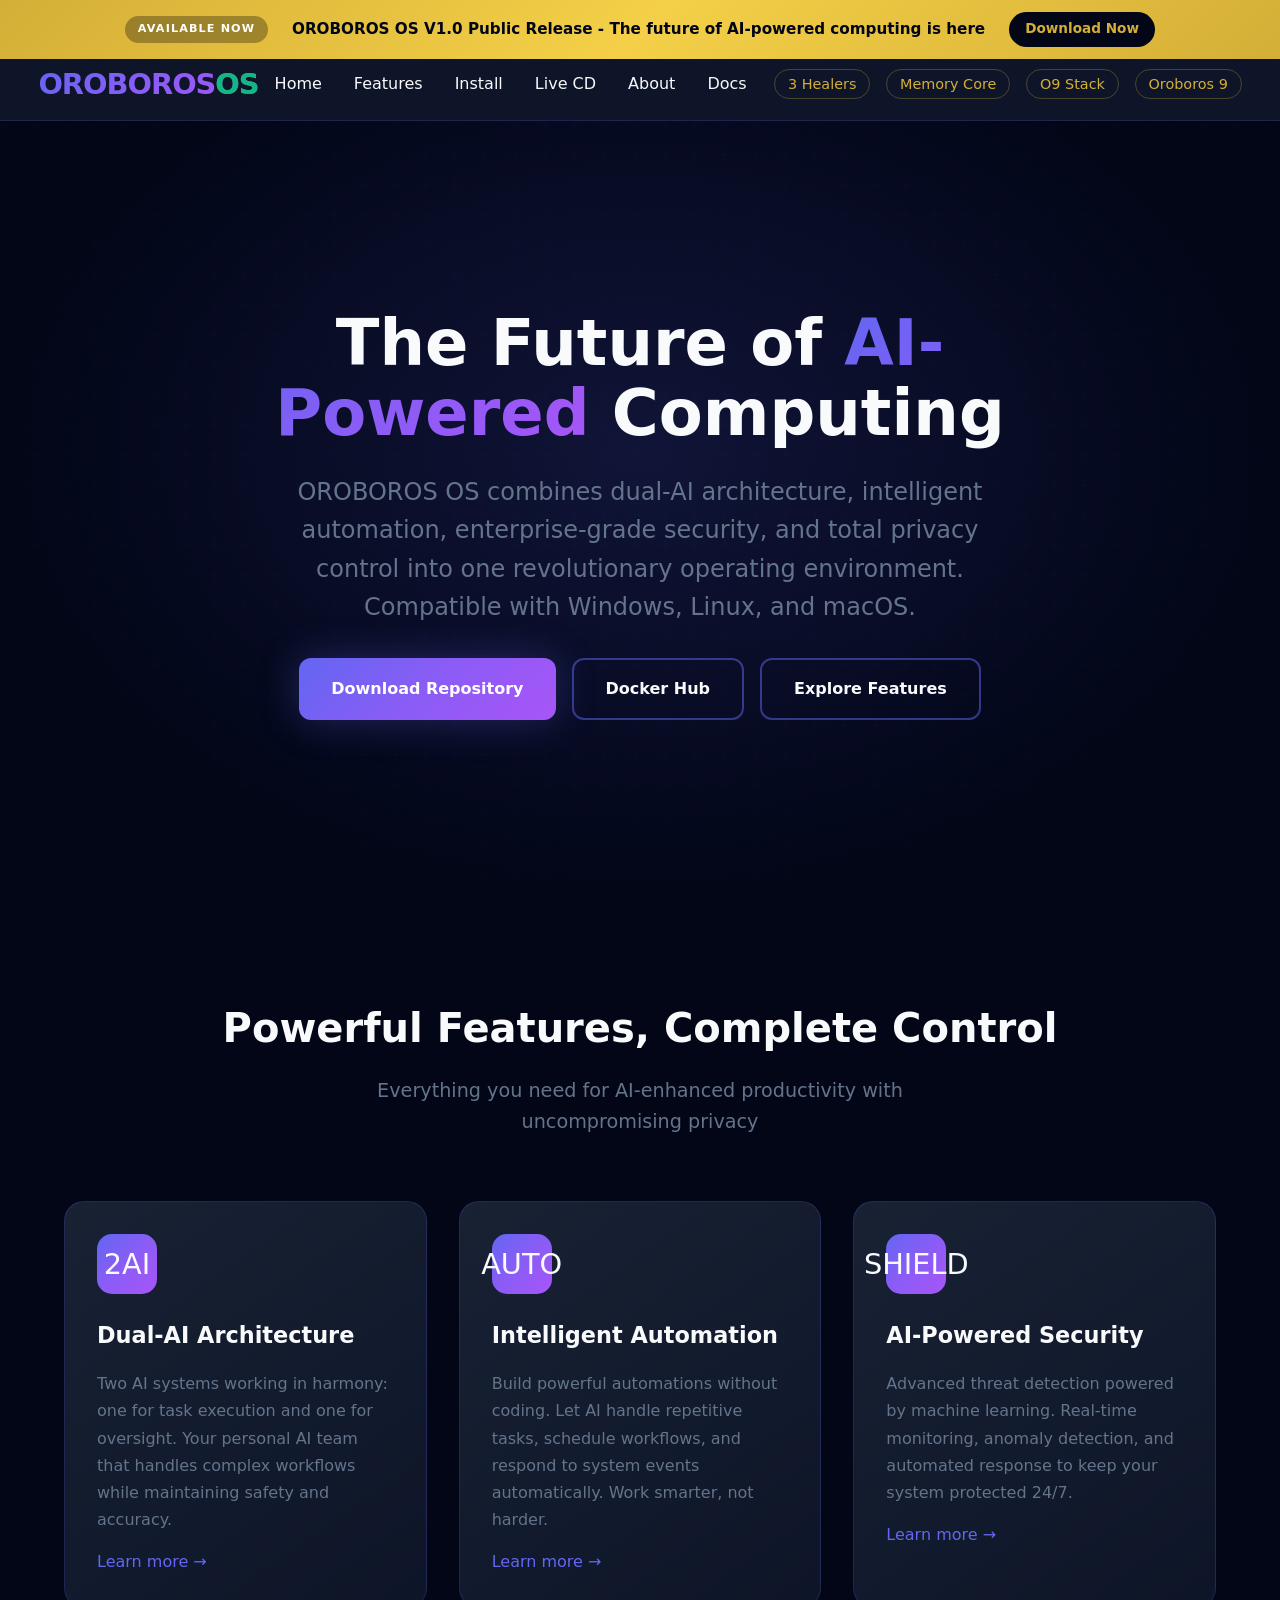
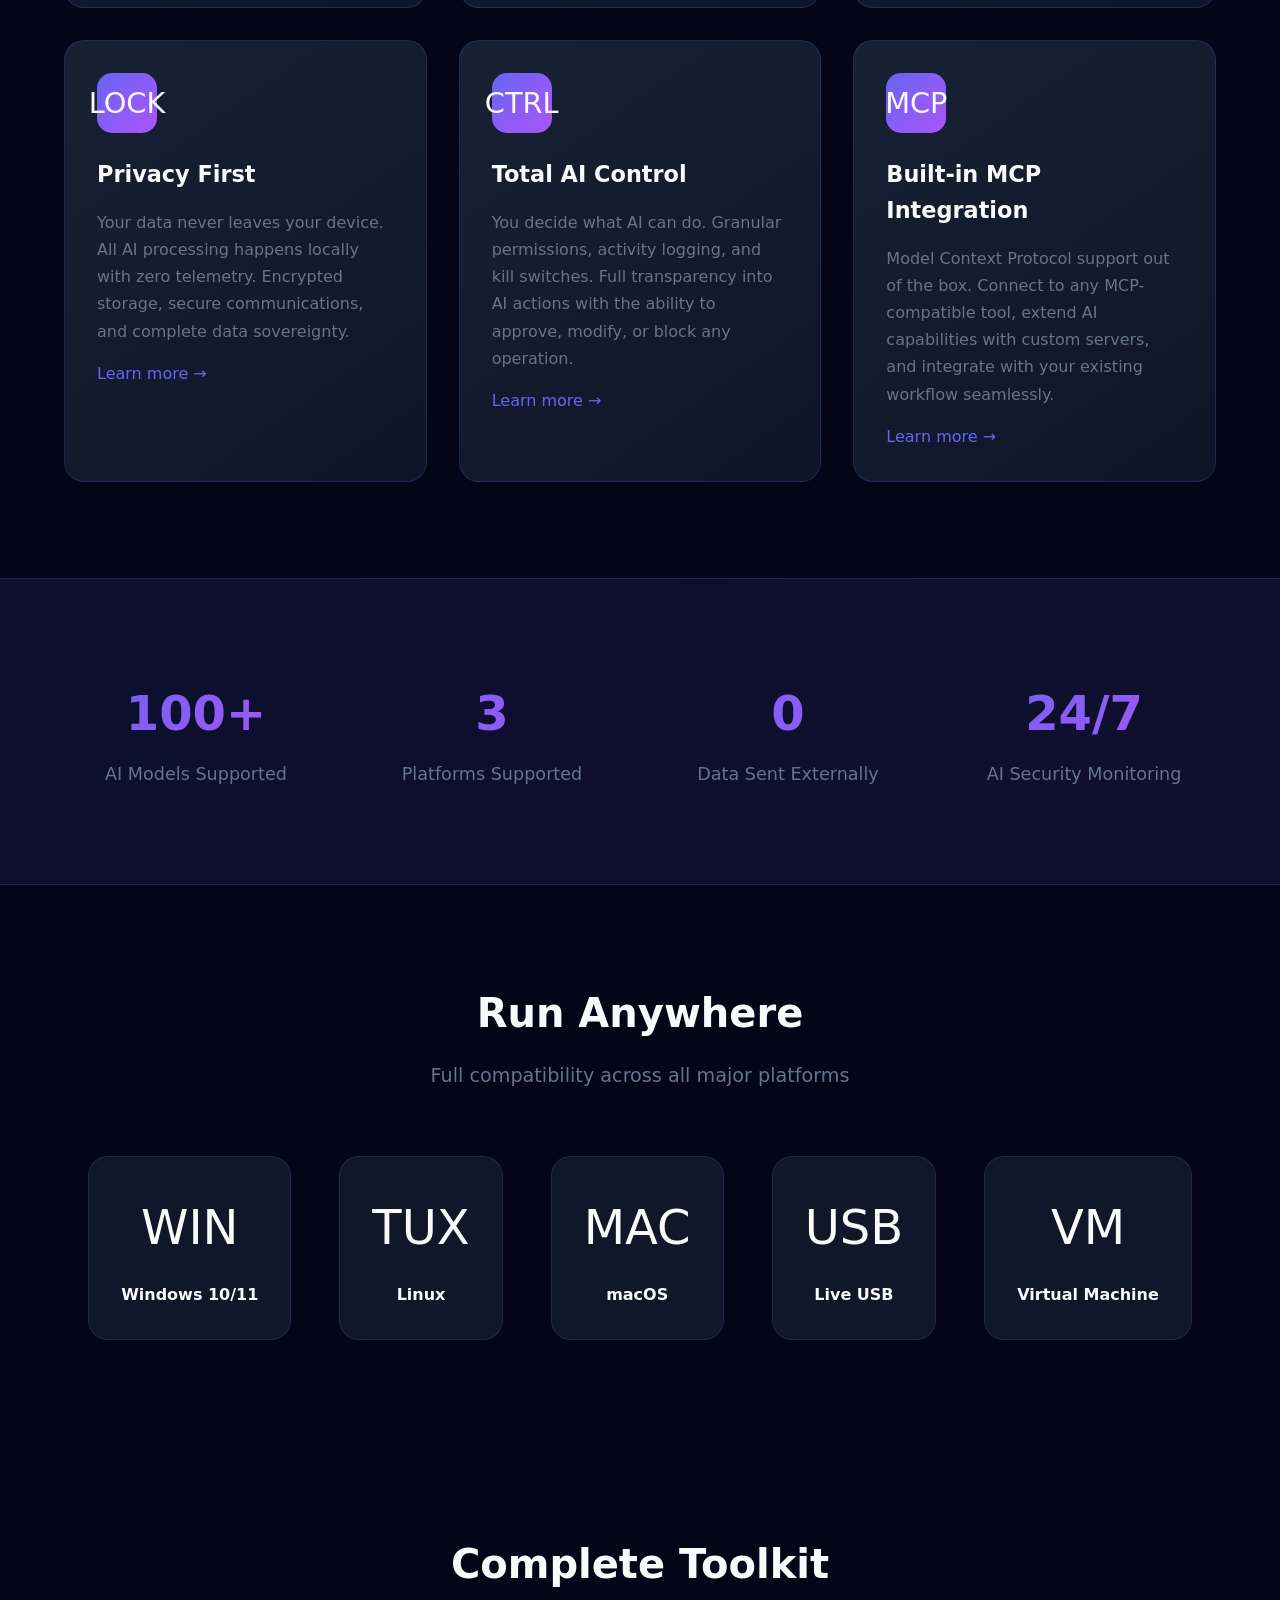
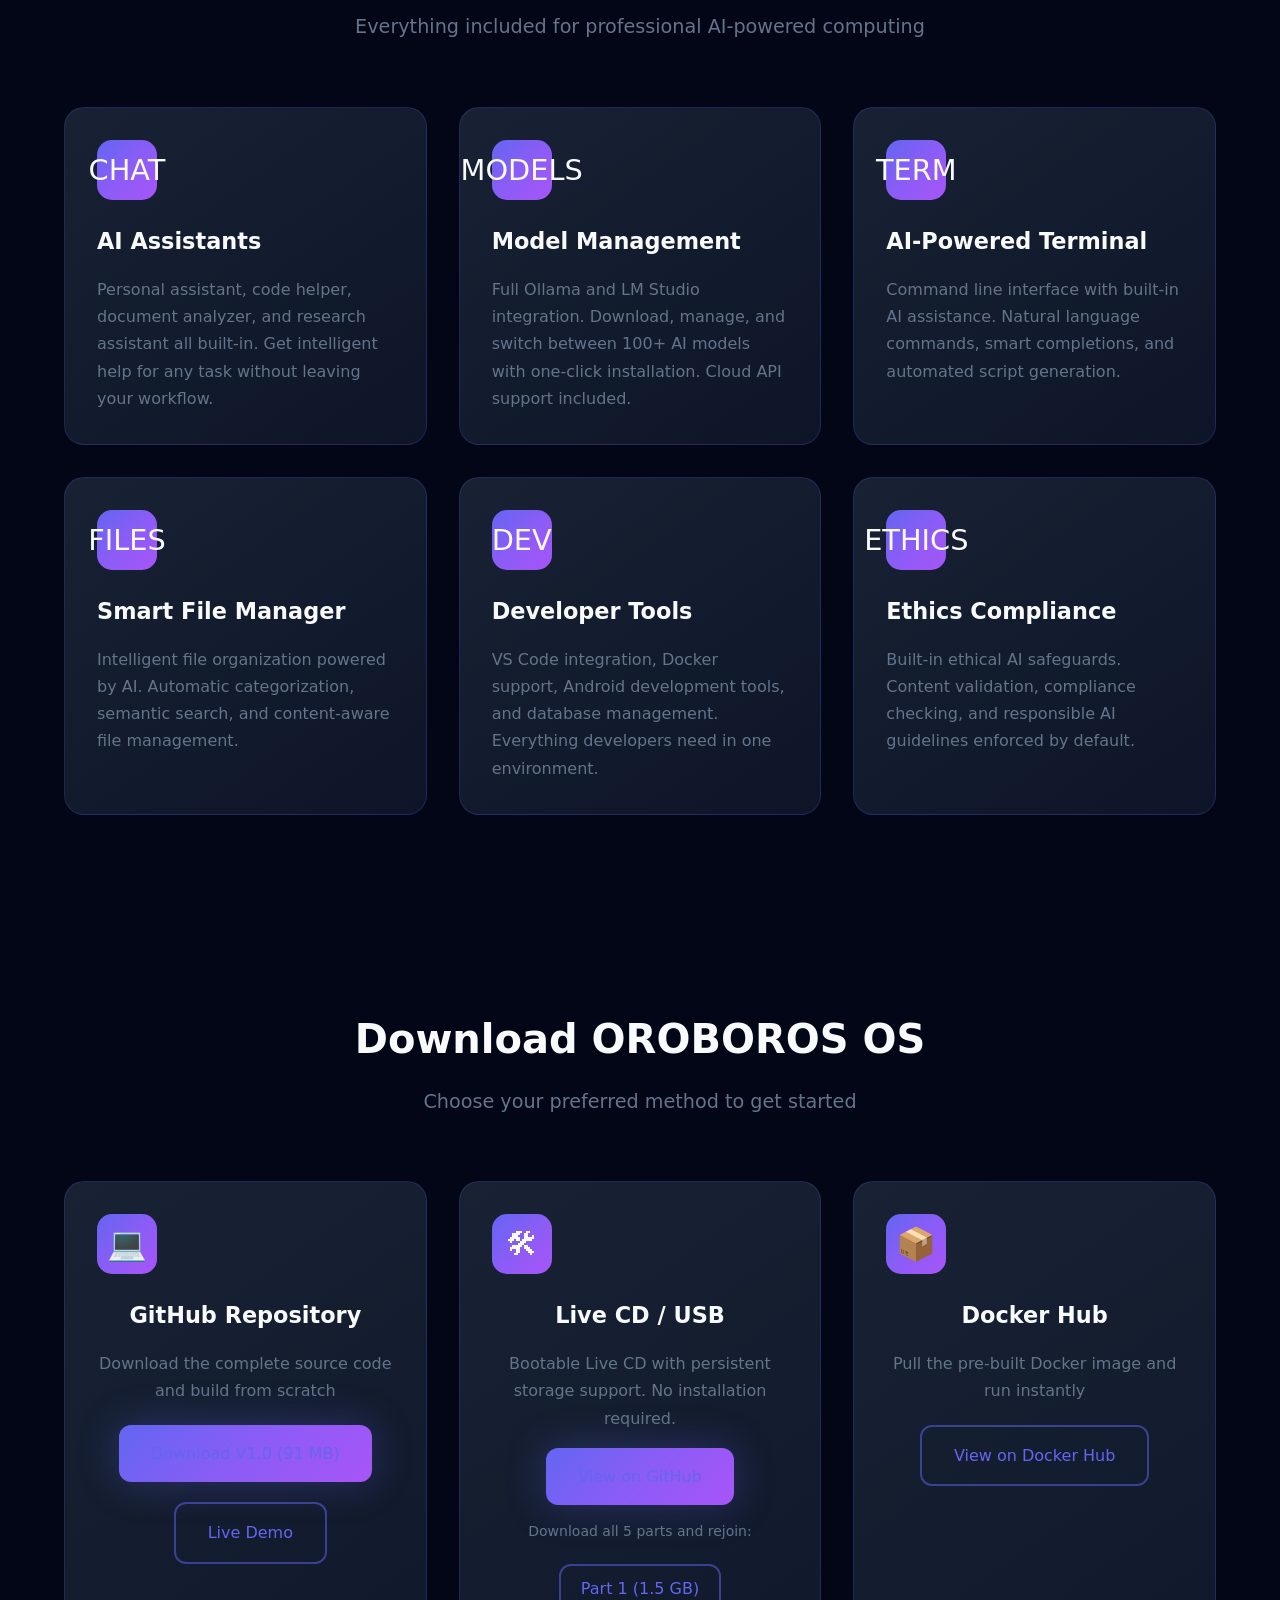
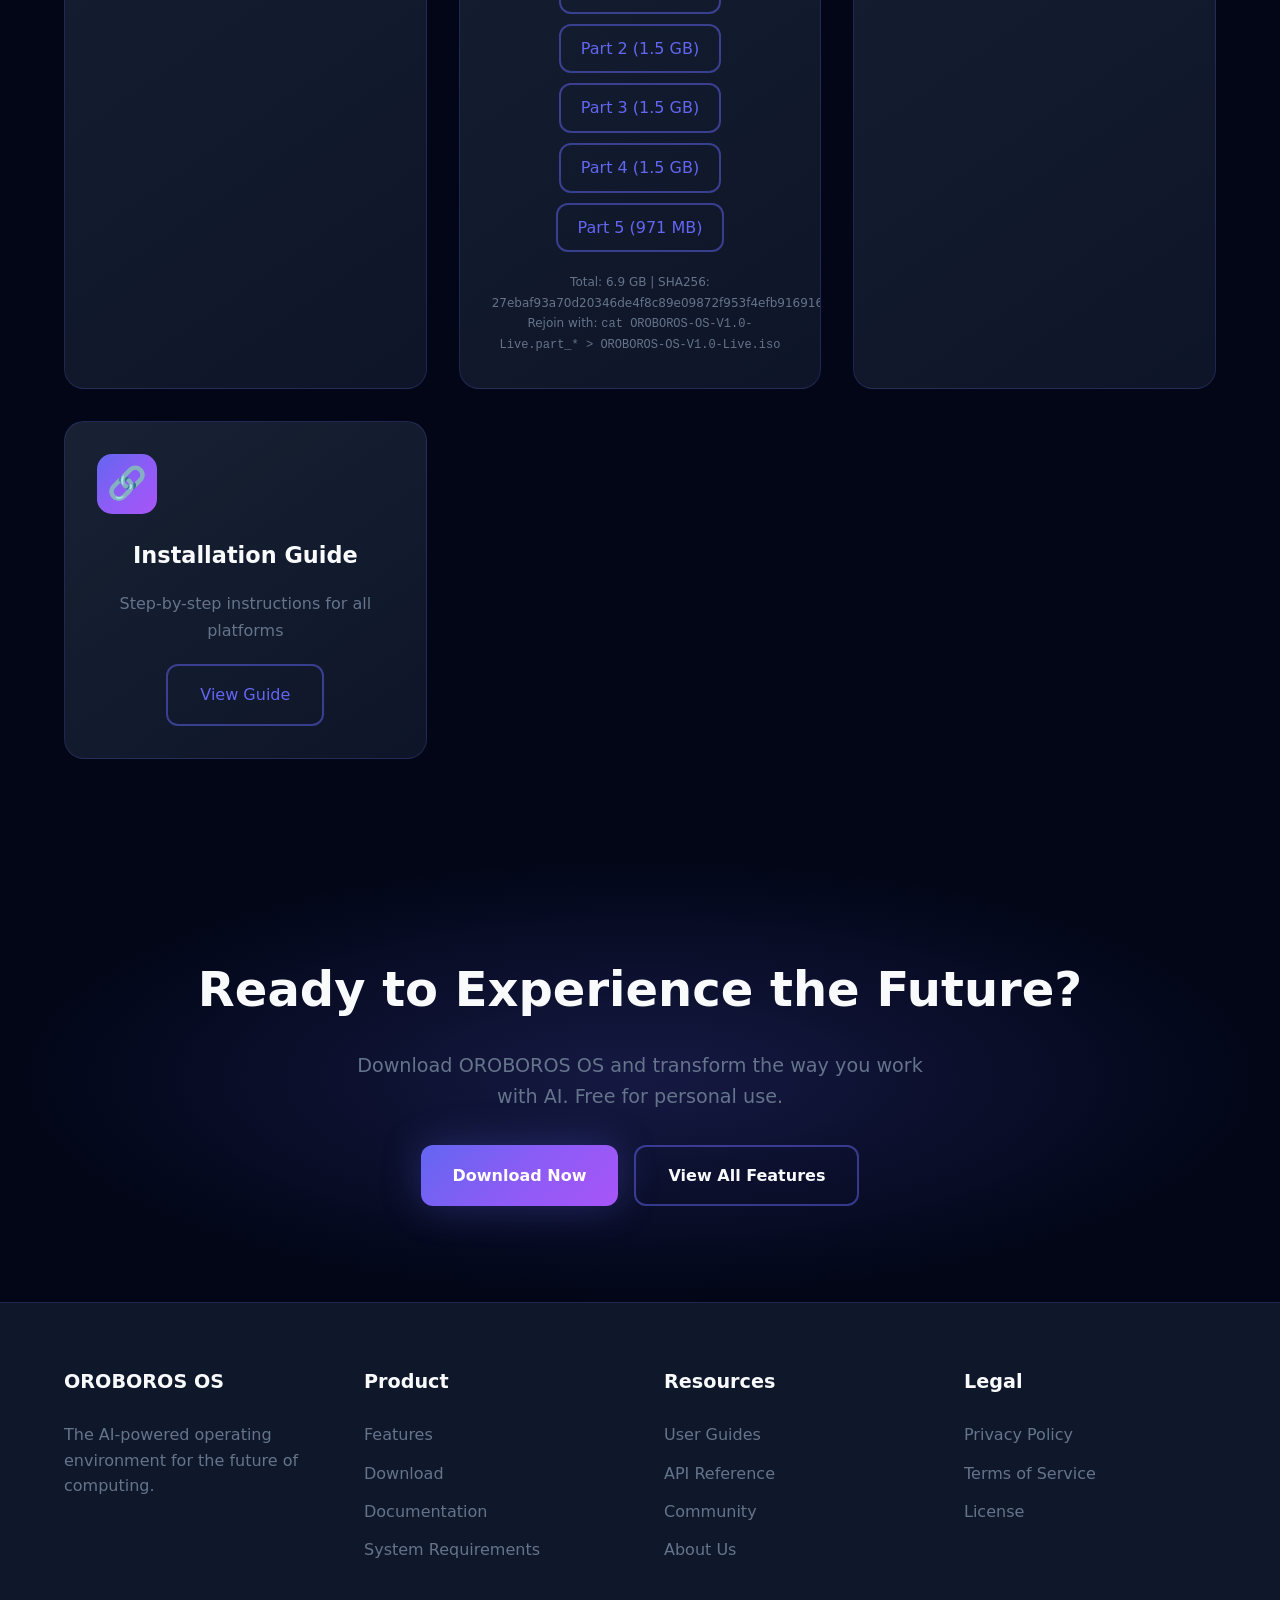
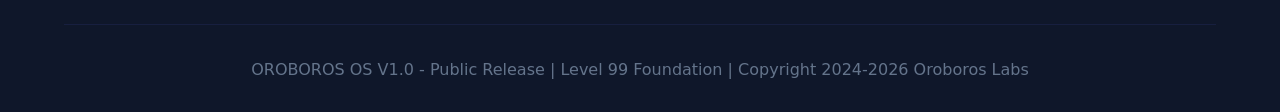
==== index.html @ 3960e267 "Move web files to root for GitHub Pages" ====
<!DOCTYPE html>
<html lang="en">
<head>
    <meta charset="UTF-8">
    <meta name="viewport" content="width=device-width, initial-scale=1.0">
    <title>OROBOROS OS - The AI-Powered Operating System</title>
    <meta name="description" content="OROBOROS OS is a complete AI-powered operating environment with dual-AI architecture, automated systems, privacy protection, and cross-platform compatibility.">
    <link rel="stylesheet" href="css/style.css">
</head>
<body>
    <!-- Available Now Banner -->
    <div class="coming-soon-banner">
        <div class="banner-content">
            <span class="banner-badge">AVAILABLE NOW</span>
            <span class="banner-text">OROBOROS OS V1.0 Public Release - The future of AI-powered computing is here</span>
            <a href="#download" class="banner-cta">Download Now</a>
        </div>
    </div>

    <!-- Navigation -->
    <nav>
        <div class="logo">OROBOROS<span>OS</span></div>
        <ul class="nav-links">
            <li><a href="index.html">Home</a></li>
            <li><a href="features.html">Features</a></li>
            <li><a href="install.html">Install</a></li>
            <li><a href="livecd.html">Live CD</a></li>
            <li><a href="about.html">About</a></li>
            <li><a href="https://docs.oroboros-os.com" target="_blank">Docs</a></li>
        </ul>
        <ul class="nav-products">
            <li><a href="/products/3-healers/">3 Healers</a></li>
            <li><a href="/products/memory-core/">Memory Core</a></li>
            <li><a href="/products/oroboros-9-stack/">O9 Stack</a></li>
            <li><a href="/products/oroboros-9/">Oroboros 9</a></li>
        </ul>
    </nav>

    <!-- Hero Section -->
    <section class="hero">
        <div class="hero-content">
            <h1>The Future of <span class="gradient">AI-Powered</span> Computing</h1>
            <p class="tagline">OROBOROS OS combines dual-AI architecture, intelligent automation, enterprise-grade security, and total privacy control into one revolutionary operating environment. Compatible with Windows, Linux, and macOS.</p>
            <div class="hero-buttons">
                <a href="https://github.com/oroboroslabs-ai/oroboros-os-livecd" class="btn btn-primary" target="_blank">Download Repository</a>
                <a href="https://hub.docker.com/r/oroboroslabs-ai/oroboros-os" class="btn btn-secondary" target="_blank">Docker Hub</a>
                <a href="features.html" class="btn btn-secondary">Explore Features</a>
            </div>
        </div>
    </section>

    <!-- Key Features Overview -->
    <section class="features">
        <div class="section-header">
            <h2>Powerful Features, Complete Control</h2>
            <p>Everything you need for AI-enhanced productivity with uncompromising privacy</p>
        </div>
        <div class="features-grid">
            <!-- Dual AI Architecture -->
            <div class="feature-card">
                <div class="feature-icon">2AI</div>
                <h3>Dual-AI Architecture</h3>
                <p>Two AI systems working in harmony: one for task execution and one for oversight. Your personal AI team that handles complex workflows while maintaining safety and accuracy.</p>
                <a href="features.html#dual-ai">Learn more &rarr;</a>
            </div>

            <!-- Automated Systems -->
            <div class="feature-card">
                <div class="feature-icon">AUTO</div>
                <h3>Intelligent Automation</h3>
                <p>Build powerful automations without coding. Let AI handle repetitive tasks, schedule workflows, and respond to system events automatically. Work smarter, not harder.</p>
                <a href="features.html#automation">Learn more &rarr;</a>
            </div>

            <!-- AI Security -->
            <div class="feature-card">
                <div class="feature-icon">SHIELD</div>
                <h3>AI-Powered Security</h3>
                <p>Advanced threat detection powered by machine learning. Real-time monitoring, anomaly detection, and automated response to keep your system protected 24/7.</p>
                <a href="features.html#security">Learn more &rarr;</a>
            </div>

            <!-- Privacy Protection -->
            <div class="feature-card">
                <div class="feature-icon">LOCK</div>
                <h3>Privacy First</h3>
                <p>Your data never leaves your device. All AI processing happens locally with zero telemetry. Encrypted storage, secure communications, and complete data sovereignty.</p>
                <a href="features.html#privacy">Learn more &rarr;</a>
            </div>

            <!-- Total AI Control -->
            <div class="feature-card">
                <div class="feature-icon">CTRL</div>
                <h3>Total AI Control</h3>
                <p>You decide what AI can do. Granular permissions, activity logging, and kill switches. Full transparency into AI actions with the ability to approve, modify, or block any operation.</p>
                <a href="features.html#control">Learn more &rarr;</a>
            </div>

            <!-- Built-in MCP -->
            <div class="feature-card">
                <div class="feature-icon">MCP</div>
                <h3>Built-in MCP Integration</h3>
                <p>Model Context Protocol support out of the box. Connect to any MCP-compatible tool, extend AI capabilities with custom servers, and integrate with your existing workflow seamlessly.</p>
                <a href="features.html#mcp">Learn more &rarr;</a>
            </div>
        </div>
    </section>

    <!-- Stats Section -->
    <section class="stats">
        <div class="stats-grid">
            <div class="stat-item">
                <h3>100+</h3>
                <p>AI Models Supported</p>
            </div>
            <div class="stat-item">
                <h3>3</h3>
                <p>Platforms Supported</p>
            </div>
            <div class="stat-item">
                <h3>0</h3>
                <p>Data Sent Externally</p>
            </div>
            <div class="stat-item">
                <h3>24/7</h3>
                <p>AI Security Monitoring</p>
            </div>
        </div>
    </section>

    <!-- Platform Support -->
    <section class="platforms">
        <div class="section-header">
            <h2>Run Anywhere</h2>
            <p>Full compatibility across all major platforms</p>
        </div>
        <div class="platform-icons">
            <div class="platform-item">
                <div class="icon">WIN</div>
                <span>Windows 10/11</span>
            </div>
            <div class="platform-item">
                <div class="icon">TUX</div>
                <span>Linux</span>
            </div>
            <div class="platform-item">
                <div class="icon">MAC</div>
                <span>macOS</span>
            </div>
            <div class="platform-item">
                <div class="icon">USB</div>
                <span>Live USB</span>
            </div>
            <div class="platform-item">
                <div class="icon">VM</div>
                <span>Virtual Machine</span>
            </div>
        </div>
    </section>

    <!-- Additional Features Grid -->
    <section class="features">
        <div class="section-header">
            <h2>Complete Toolkit</h2>
            <p>Everything included for professional AI-powered computing</p>
        </div>
        <div class="features-grid">
            <div class="feature-card">
                <div class="feature-icon">CHAT</div>
                <h3>AI Assistants</h3>
                <p>Personal assistant, code helper, document analyzer, and research assistant all built-in. Get intelligent help for any task without leaving your workflow.</p>
            </div>

            <div class="feature-card">
                <div class="feature-icon">MODELS</div>
                <h3>Model Management</h3>
                <p>Full Ollama and LM Studio integration. Download, manage, and switch between 100+ AI models with one-click installation. Cloud API support included.</p>
            </div>

            <div class="feature-card">
                <div class="feature-icon">TERM</div>
                <h3>AI-Powered Terminal</h3>
                <p>Command line interface with built-in AI assistance. Natural language commands, smart completions, and automated script generation.</p>
            </div>

            <div class="feature-card">
                <div class="feature-icon">FILES</div>
                <h3>Smart File Manager</h3>
                <p>Intelligent file organization powered by AI. Automatic categorization, semantic search, and content-aware file management.</p>
            </div>

            <div class="feature-card">
                <div class="feature-icon">DEV</div>
                <h3>Developer Tools</h3>
                <p>VS Code integration, Docker support, Android development tools, and database management. Everything developers need in one environment.</p>
            </div>

            <div class="feature-card">
                <div class="feature-icon">ETHICS</div>
                <h3>Ethics Compliance</h3>
                <p>Built-in ethical AI safeguards. Content validation, compliance checking, and responsible AI guidelines enforced by default.</p>
            </div>
        </div>
    </section>

    <!-- Download Section -->
    <section id="download" class="features" style="background: var(--bg-secondary);">
        <div class="section-header">
            <h2>Download OROBOROS OS</h2>
            <p>Choose your preferred method to get started</p>
        </div>
        <div class="features-grid">
            <div class="feature-card" style="text-align: center;">
                <div class="feature-icon" style="font-size: 32px;">&#128187;</div>
                <h3>GitHub Repository</h3>
                <p>Download the complete source code and build from scratch</p>
                <a href="https://github.com/oroboroslabs-ai/oroboros-os/releases/download/v1.0.0/oroboros-os-v1.0.tar.gz" class="btn btn-primary" style="margin-top: 20px;">Download V1.0 (91 MB)</a>
                <a href="https://oroboroslab.github.io/oroboros-os/" class="btn btn-secondary" style="margin-top: 20px; margin-left: 10px;" target="_blank">Live Demo</a>
            </div>
            <div class="feature-card" style="text-align: center;">
                <div class="feature-icon" style="font-size: 32px;">&#128736;</div>
                <h3>Live CD / USB</h3>
                <p>Bootable Live CD with persistent storage support. No installation required.</p>
                <a href="https://github.com/oroboroslabs-ai/oroboros-os-livecd" class="btn btn-primary" style="margin-bottom: 15px;" target="_blank">View on GitHub</a>
                <p style="font-size: 14px; color: var(--gray);">Download all 5 parts and rejoin:</p>
                <div style="margin-top: 15px;">
                    <a href="https://github.com/oroboroslabs-ai/oroboros-os-livecd/releases/download/v1.0.0/OROBOROS-OS-V1.0-Live.part_aa" class="btn btn-secondary" style="margin: 5px; padding: 10px 20px;">Part 1 (1.5 GB)</a>
                    <a href="https://github.com/oroboroslabs-ai/oroboros-os-livecd/releases/download/v1.0.0/OROBOROS-OS-V1.0-Live.part_ab" class="btn btn-secondary" style="margin: 5px; padding: 10px 20px;">Part 2 (1.5 GB)</a>
                    <a href="https://github.com/oroboroslabs-ai/oroboros-os-livecd/releases/download/v1.0.0/OROBOROS-OS-V1.0-Live.part_ac" class="btn btn-secondary" style="margin: 5px; padding: 10px 20px;">Part 3 (1.5 GB)</a>
                    <a href="https://github.com/oroboroslabs-ai/oroboros-os-livecd/releases/download/v1.0.0/OROBOROS-OS-V1.0-Live.part_ad" class="btn btn-secondary" style="margin: 5px; padding: 10px 20px;">Part 4 (1.5 GB)</a>
                    <a href="https://github.com/oroboroslabs-ai/oroboros-os-livecd/releases/download/v1.0.0/OROBOROS-OS-V1.0-Live.part_ae" class="btn btn-secondary" style="margin: 5px; padding: 10px 20px;">Part 5 (971 MB)</a>
                </div>
                <p style="margin-top: 15px; font-size: 12px; color: var(--gray);">Total: 6.9 GB | SHA256: 27ebaf93a70d20346de4f8c89e09872f953f4efb9169166dde2404bdc1a4277a</p>
                <p style="font-size: 12px; color: var(--gray);">Rejoin with: <code>cat OROBOROS-OS-V1.0-Live.part_* > OROBOROS-OS-V1.0-Live.iso</code></p>
            </div>
            <div class="feature-card" style="text-align: center;">
                <div class="feature-icon" style="font-size: 32px;">&#128230;</div>
                <h3>Docker Hub</h3>
                <p>Pull the pre-built Docker image and run instantly</p>
                <a href="https://hub.docker.com/r/oroboroslabs-ai/oroboros-os" class="btn btn-secondary" target="_blank" style="margin-top: 20px;">View on Docker Hub</a>
            </div>
            <div class="feature-card" style="text-align: center;">
                <div class="feature-icon" style="font-size: 32px;">&#128279;</div>
                <h3>Installation Guide</h3>
                <p>Step-by-step instructions for all platforms</p>
                <a href="install.html" class="btn btn-secondary" style="margin-top: 20px;">View Guide</a>
            </div>
        </div>
    </section>

    <!-- CTA Section -->
    <section class="cta">
        <h2>Ready to Experience the Future?</h2>
        <p>Download OROBOROS OS and transform the way you work with AI. Free for personal use.</p>
        <div class="hero-buttons">
            <a href="https://github.com/oroboroslabs-ai/oroboros-os-livecd" class="btn btn-primary" target="_blank">Download Now</a>
            <a href="features.html" class="btn btn-secondary">View All Features</a>
        </div>
    </section>

    <!-- Footer -->
    <footer>
        <div class="footer-grid">
            <div class="footer-section">
                <h4>OROBOROS OS</h4>
                <p style="color: var(--gray);">The AI-powered operating environment for the future of computing.</p>
            </div>
            <div class="footer-section">
                <h4>Product</h4>
                <ul>
                    <li><a href="features.html">Features</a></li>
                    <li><a href="install.html">Download</a></li>
                    <li><a href="https://docs.oroboros-os.com">Documentation</a></li>
                    <li><a href="install.html#requirements">System Requirements</a></li>
                </ul>
            </div>
            <div class="footer-section">
                <h4>Resources</h4>
                <ul>
                    <li><a href="https://docs.oroboros-os.com/guides">User Guides</a></li>
                    <li><a href="https://docs.oroboros-os.com/api">API Reference</a></li>
                    <li><a href="https://discord.gg/oroboroslab">Community</a></li>
                    <li><a href="about.html">About Us</a></li>
                </ul>
            </div>
            <div class="footer-section">
                <h4>Legal</h4>
                <ul>
                    <li><a href="#">Privacy Policy</a></li>
                    <li><a href="#">Terms of Service</a></li>
                    <li><a href="#">License</a></li>
                </ul>
            </div>
        </div>
        <div class="footer-bottom">
            <p>OROBOROS OS V1.0 - Public Release | Level 99 Foundation | Copyright 2024-2026 Oroboros Labs</p>
        </div>
    </footer>
</body>
</html>
---- css/style.css ----
/* OROBOROS OS - Public Release Styles */
:root {
    --primary: #6366f1;
    --primary-dark: #4f46e5;
    --secondary: #10b981;
    --accent: #f59e0b;
    --gold: #d4af37;
    --dark: #0f172a;
    --darker: #020617;
    --light: #f8fafc;
    --gray: #64748b;
    --gradient: linear-gradient(135deg, #6366f1 0%, #8b5cf6 50%, #a855f7 100%);
    --gold-gradient: linear-gradient(135deg, #d4af37 0%, #f4cf47 50%, #d4af37 100%);
    --glow: 0 0 40px rgba(99, 102, 241, 0.3);
}

* {
    margin: 0;
    padding: 0;
    box-sizing: border-box;
}

body {
    font-family: 'Segoe UI', system-ui, -apple-system, sans-serif;
    background: var(--darker);
    color: var(--light);
    line-height: 1.6;
    overflow-x: hidden;
}

/* Coming Soon Banner */
.coming-soon-banner {
    position: fixed;
    top: 0;
    left: 0;
    right: 0;
    z-index: 1100;
    background: var(--gold-gradient);
    padding: 0.75rem 2rem;
    text-align: center;
}

.banner-content {
    display: flex;
    align-items: center;
    justify-content: center;
    gap: 1.5rem;
    flex-wrap: wrap;
    max-width: 1400px;
    margin: 0 auto;
}

.banner-badge {
    background: rgba(0, 0, 0, 0.3);
    color: white;
    padding: 0.3rem 0.8rem;
    border-radius: 20px;
    font-size: 0.7rem;
    font-weight: 800;
    letter-spacing: 0.1em;
    text-transform: uppercase;
}

.banner-text {
    color: var(--darker);
    font-weight: 600;
    font-size: 0.95rem;
}

.banner-cta {
    background: var(--darker);
    color: var(--gold);
    padding: 0.4rem 1rem;
    border-radius: 20px;
    font-size: 0.85rem;
    font-weight: 600;
    text-decoration: none;
    transition: all 0.3s;
}

.banner-cta:hover {
    background: var(--dark);
    transform: scale(1.05);
}

/* Adjust body for banner */
body.has-banner {
    padding-top: 48px;
}

/* Navigation */
nav {
    position: fixed;
    top: 48px;
    width: 100%;
    padding: 0.8rem 3%;
    display: flex;
    justify-content: space-between;
    align-items: center;
    background: rgba(15, 23, 42, 0.95);
    backdrop-filter: blur(10px);
    z-index: 1000;
    border-bottom: 1px solid rgba(99, 102, 241, 0.2);
    gap: 1rem;
}

.nav-products {
    display: flex;
    gap: 1rem;
    list-style: none;
    margin-left: auto;
}

.nav-products a {
    color: var(--gold);
    text-decoration: none;
    font-weight: 500;
    font-size: 0.9rem;
    padding: 0.4rem 0.8rem;
    border: 1px solid rgba(212, 175, 55, 0.3);
    border-radius: 20px;
    transition: all 0.3s;
}

.nav-products a:hover {
    background: rgba(212, 175, 55, 0.15);
    border-color: var(--gold);
}

.logo {
    font-size: 1.8rem;
    font-weight: 800;
    background: var(--gradient);
    -webkit-background-clip: text;
    -webkit-text-fill-color: transparent;
    background-clip: text;
    letter-spacing: -1px;
}

.logo span {
    color: var(--secondary);
    -webkit-text-fill-color: var(--secondary);
}

.nav-links {
    display: flex;
    gap: 2rem;
    list-style: none;
}

.nav-links a {
    color: var(--light);
    text-decoration: none;
    font-weight: 500;
    transition: color 0.3s;
    position: relative;
}

.nav-links a:hover {
    color: var(--primary);
}

.nav-links a::after {
    content: '';
    position: absolute;
    bottom: -5px;
    left: 0;
    width: 0;
    height: 2px;
    background: var(--gradient);
    transition: width 0.3s;
}

.nav-links a:hover::after {
    width: 100%;
}

/* Hero Section */
.hero {
    min-height: 100vh;
    display: flex;
    align-items: center;
    justify-content: center;
    text-align: center;
    padding: 12rem 5% 4rem;
    position: relative;
    background: radial-gradient(ellipse at center, rgba(99, 102, 241, 0.15) 0%, transparent 70%);
}

.hero::before {
    content: '';
    position: absolute;
    top: 0;
    left: 0;
    right: 0;
    bottom: 0;
    background: url("data:image/svg+xml,%3Csvg width='60' height='60' viewBox='0 0 60 60' xmlns='http://www.w3.org/2000/svg'%3E%3Cg fill='none' fill-rule='evenodd'%3E%3Cg fill='%236366f1' fill-opacity='0.03'%3E%3Cpath d='M36 34v-4h-2v4h-4v2h4v4h2v-4h4v-2h-4zm0-30V0h-2v4h-4v2h4v4h2V6h4V4h-4zM6 34v-4H4v4H0v2h4v4h2v-4h4v-2H6zM6 4V0H4v4H0v2h4v4h2V6h4V4H6z'/%3E%3C/g%3E%3C/g%3E%3C/svg%3E");
    opacity: 0.5;
}

.hero-content {
    position: relative;
    z-index: 1;
    max-width: 900px;
}

.hero h1 {
    font-size: 4rem;
    font-weight: 800;
    margin-bottom: 1.5rem;
    line-height: 1.1;
}

.hero h1 .gradient {
    background: var(--gradient);
    -webkit-background-clip: text;
    -webkit-text-fill-color: transparent;
    background-clip: text;
}

.hero .tagline {
    font-size: 1.5rem;
    color: var(--gray);
    margin-bottom: 2rem;
    max-width: 700px;
    margin-left: auto;
    margin-right: auto;
}

.hero-buttons {
    display: flex;
    gap: 1rem;
    justify-content: center;
    flex-wrap: wrap;
}

/* Buttons */
.btn {
    display: inline-flex;
    align-items: center;
    gap: 0.5rem;
    padding: 1rem 2rem;
    border-radius: 12px;
    font-weight: 600;
    font-size: 1rem;
    text-decoration: none;
    transition: all 0.3s;
    cursor: pointer;
    border: none;
}

.btn-primary {
    background: var(--gradient);
    color: white;
    box-shadow: var(--glow);
}

.btn-primary:hover {
    transform: translateY(-3px);
    box-shadow: 0 0 60px rgba(99, 102, 241, 0.5);
}

.btn-secondary {
    background: transparent;
    color: var(--light);
    border: 2px solid rgba(99, 102, 241, 0.5);
}

.btn-secondary:hover {
    background: rgba(99, 102, 241, 0.1);
    border-color: var(--primary);
}

/* Sections */
section {
    padding: 6rem 5%;
}

.section-header {
    text-align: center;
    margin-bottom: 4rem;
}

.section-header h2 {
    font-size: 2.5rem;
    font-weight: 700;
    margin-bottom: 1rem;
}

.section-header p {
    color: var(--gray);
    font-size: 1.2rem;
    max-width: 600px;
    margin: 0 auto;
}

/* Feature Grid */
.features-grid {
    display: grid;
    grid-template-columns: repeat(auto-fit, minmax(300px, 1fr));
    gap: 2rem;
    max-width: 1400px;
    margin: 0 auto;
}

.feature-card {
    background: linear-gradient(145deg, rgba(30, 41, 59, 0.8), rgba(15, 23, 42, 0.9));
    border: 1px solid rgba(99, 102, 241, 0.2);
    border-radius: 20px;
    padding: 2rem;
    transition: all 0.3s;
    position: relative;
    overflow: hidden;
}

.feature-card::before {
    content: '';
    position: absolute;
    top: 0;
    left: 0;
    right: 0;
    height: 3px;
    background: var(--gradient);
    opacity: 0;
    transition: opacity 0.3s;
}

.feature-card:hover {
    transform: translateY(-5px);
    border-color: rgba(99, 102, 241, 0.5);
    box-shadow: var(--glow);
}

.feature-card:hover::before {
    opacity: 1;
}

.feature-icon {
    width: 60px;
    height: 60px;
    background: var(--gradient);
    border-radius: 15px;
    display: flex;
    align-items: center;
    justify-content: center;
    font-size: 1.8rem;
    margin-bottom: 1.5rem;
}

.feature-card h3 {
    font-size: 1.4rem;
    margin-bottom: 1rem;
    color: var(--light);
}

.feature-card p {
    color: var(--gray);
    line-height: 1.7;
}

.feature-card a {
    display: inline-flex;
    align-items: center;
    gap: 0.5rem;
    color: var(--primary);
    text-decoration: none;
    margin-top: 1rem;
    font-weight: 500;
}

.feature-card a:hover {
    color: var(--light);
}

/* Stats Section */
.stats {
    background: linear-gradient(135deg, rgba(99, 102, 241, 0.1), rgba(139, 92, 246, 0.1));
    border-top: 1px solid rgba(99, 102, 241, 0.2);
    border-bottom: 1px solid rgba(99, 102, 241, 0.2);
}

.stats-grid {
    display: grid;
    grid-template-columns: repeat(auto-fit, minmax(200px, 1fr));
    gap: 2rem;
    max-width: 1200px;
    margin: 0 auto;
    text-align: center;
}

.stat-item h3 {
    font-size: 3rem;
    font-weight: 800;
    background: var(--gradient);
    -webkit-background-clip: text;
    -webkit-text-fill-color: transparent;
    background-clip: text;
}

.stat-item p {
    color: var(--gray);
    font-size: 1.1rem;
    margin-top: 0.5rem;
}

/* Platform Section */
.platforms {
    text-align: center;
}

.platform-icons {
    display: flex;
    justify-content: center;
    gap: 3rem;
    flex-wrap: wrap;
    margin-top: 2rem;
}

.platform-item {
    display: flex;
    flex-direction: column;
    align-items: center;
    gap: 1rem;
    padding: 2rem;
    background: rgba(30, 41, 59, 0.5);
    border-radius: 20px;
    border: 1px solid rgba(99, 102, 241, 0.2);
    min-width: 150px;
    transition: all 0.3s;
}

.platform-item:hover {
    border-color: var(--primary);
    transform: translateY(-5px);
}

.platform-item .icon {
    font-size: 3rem;
}

.platform-item span {
    font-weight: 600;
    color: var(--light);
}

/* CTA Section */
.cta {
    text-align: center;
    background: radial-gradient(ellipse at center, rgba(99, 102, 241, 0.2) 0%, transparent 70%);
}

.cta h2 {
    font-size: 3rem;
    margin-bottom: 1.5rem;
}

.cta p {
    color: var(--gray);
    font-size: 1.2rem;
    margin-bottom: 2rem;
    max-width: 600px;
    margin-left: auto;
    margin-right: auto;
}

/* Footer */
footer {
    background: var(--dark);
    padding: 4rem 5% 2rem;
    border-top: 1px solid rgba(99, 102, 241, 0.2);
}

.footer-grid {
    display: grid;
    grid-template-columns: repeat(auto-fit, minmax(200px, 1fr));
    gap: 3rem;
    max-width: 1200px;
    margin: 0 auto 3rem;
}

.footer-section h4 {
    font-size: 1.2rem;
    margin-bottom: 1.5rem;
    color: var(--light);
}

.footer-section ul {
    list-style: none;
}

.footer-section li {
    margin-bottom: 0.8rem;
}

.footer-section a {
    color: var(--gray);
    text-decoration: none;
    transition: color 0.3s;
}

.footer-section a:hover {
    color: var(--primary);
}

.footer-bottom {
    text-align: center;
    padding-top: 2rem;
    border-top: 1px solid rgba(99, 102, 241, 0.1);
    color: var(--gray);
}

/* Responsive */
@media (max-width: 1200px) {
    .nav-products {
        display: none;
    }
}

@media (max-width: 768px) {
    .coming-soon-banner {
        padding: 0.5rem 1rem;
    }

    .banner-text {
        font-size: 0.8rem;
    }

    .banner-cta {
        display: none;
    }

    nav {
        top: 40px;
    }

    .hero h1 {
        font-size: 2.5rem;
    }

    .hero .tagline {
        font-size: 1.1rem;
    }

    .nav-links {
        display: none;
    }

    .section-header h2 {
        font-size: 2rem;
    }

    .stat-item h3 {
        font-size: 2rem;
    }
}

/* Page Header (for inner pages) */
.page-header {
    padding: 14rem 5% 4rem;
    text-align: center;
    background: radial-gradient(ellipse at center, rgba(99, 102, 241, 0.15) 0%, transparent 70%);
}

.page-header h1 {
    font-size: 3rem;
    margin-bottom: 1rem;
}

.page-header p {
    color: var(--gray);
    font-size: 1.2rem;
    max-width: 600px;
    margin: 0 auto;
}

/* Content Sections */
.content-section {
    max-width: 1200px;
    margin: 0 auto;
    padding: 4rem 2rem;
}

.feature-detail {
    display: grid;
    grid-template-columns: 1fr 1fr;
    gap: 4rem;
    align-items: center;
    margin-bottom: 6rem;
}

.feature-detail.reverse {
    direction: rtl;
}

.feature-detail.reverse > * {
    direction: ltr;
}

.feature-detail-content h3 {
    font-size: 2rem;
    margin-bottom: 1rem;
    color: var(--light);
}

.feature-detail-content p {
    color: var(--gray);
    margin-bottom: 1.5rem;
    line-height: 1.8;
}

.feature-detail-content ul {
    list-style: none;
}

.feature-detail-content li {
    padding: 0.5rem 0;
    padding-left: 1.5rem;
    position: relative;
    color: var(--gray);
}

.feature-detail-content li::before {
    content: '';
    position: absolute;
    left: 0;
    top: 50%;
    transform: translateY(-50%);
    width: 8px;
    height: 8px;
    background: var(--primary);
    border-radius: 50%;
}

.feature-visual {
    background: linear-gradient(145deg, rgba(30, 41, 59, 0.8), rgba(15, 23, 42, 0.9));
    border: 1px solid rgba(99, 102, 241, 0.3);
    border-radius: 20px;
    padding: 3rem;
    text-align: center;
    min-height: 300px;
    display: flex;
    align-items: center;
    justify-content: center;
    font-size: 5rem;
}

/* Install Cards */
.install-grid {
    display: grid;
    grid-template-columns: repeat(auto-fit, minmax(350px, 1fr));
    gap: 2rem;
    max-width: 1200px;
    margin: 0 auto;
}

.install-card {
    background: linear-gradient(145deg, rgba(30, 41, 59, 0.8), rgba(15, 23, 42, 0.9));
    border: 1px solid rgba(99, 102, 241, 0.2);
    border-radius: 20px;
    padding: 2.5rem;
    transition: all 0.3s;
}

.install-card:hover {
    border-color: rgba(99, 102, 241, 0.5);
    box-shadow: var(--glow);
}

.install-card h3 {
    font-size: 1.5rem;
    margin-bottom: 1rem;
    display: flex;
    align-items: center;
    gap: 1rem;
}

.install-card .badge {
    font-size: 0.75rem;
    padding: 0.3rem 0.8rem;
    background: var(--secondary);
    border-radius: 20px;
    color: white;
}

.install-card p {
    color: var(--gray);
    margin-bottom: 1.5rem;
}

.install-steps {
    background: rgba(0, 0, 0, 0.3);
    border-radius: 12px;
    padding: 1.5rem;
    margin-bottom: 1.5rem;
}

.install-steps ol {
    padding-left: 1.5rem;
    color: var(--gray);
}

.install-steps li {
    margin-bottom: 0.8rem;
}

.install-steps code {
    background: rgba(99, 102, 241, 0.2);
    padding: 0.2rem 0.5rem;
    border-radius: 5px;
    font-family: 'Consolas', monospace;
    color: var(--primary);
}

/* Requirements Table */
.requirements-table {
    width: 100%;
    border-collapse: collapse;
    margin: 2rem 0;
}

.requirements-table th,
.requirements-table td {
    padding: 1rem;
    text-align: left;
    border-bottom: 1px solid rgba(99, 102, 241, 0.2);
}

.requirements-table th {
    background: rgba(99, 102, 241, 0.1);
    color: var(--light);
    font-weight: 600;
}

.requirements-table td {
    color: var(--gray);
}

/* Highlight Box */
.highlight-box {
    background: linear-gradient(135deg, rgba(99, 102, 241, 0.15), rgba(139, 92, 246, 0.15));
    border: 1px solid rgba(99, 102, 241, 0.3);
    border-radius: 15px;
    padding: 2rem;
    margin: 2rem 0;
}

.highlight-box h4 {
    color: var(--light);
    margin-bottom: 1rem;
    font-size: 1.2rem;
}

.highlight-box p, .highlight-box li {
    color: var(--gray);
}

@media (max-width: 900px) {
    .feature-detail {
        grid-template-columns: 1fr;
    }

    .feature-detail.reverse {
        direction: ltr;
    }
}
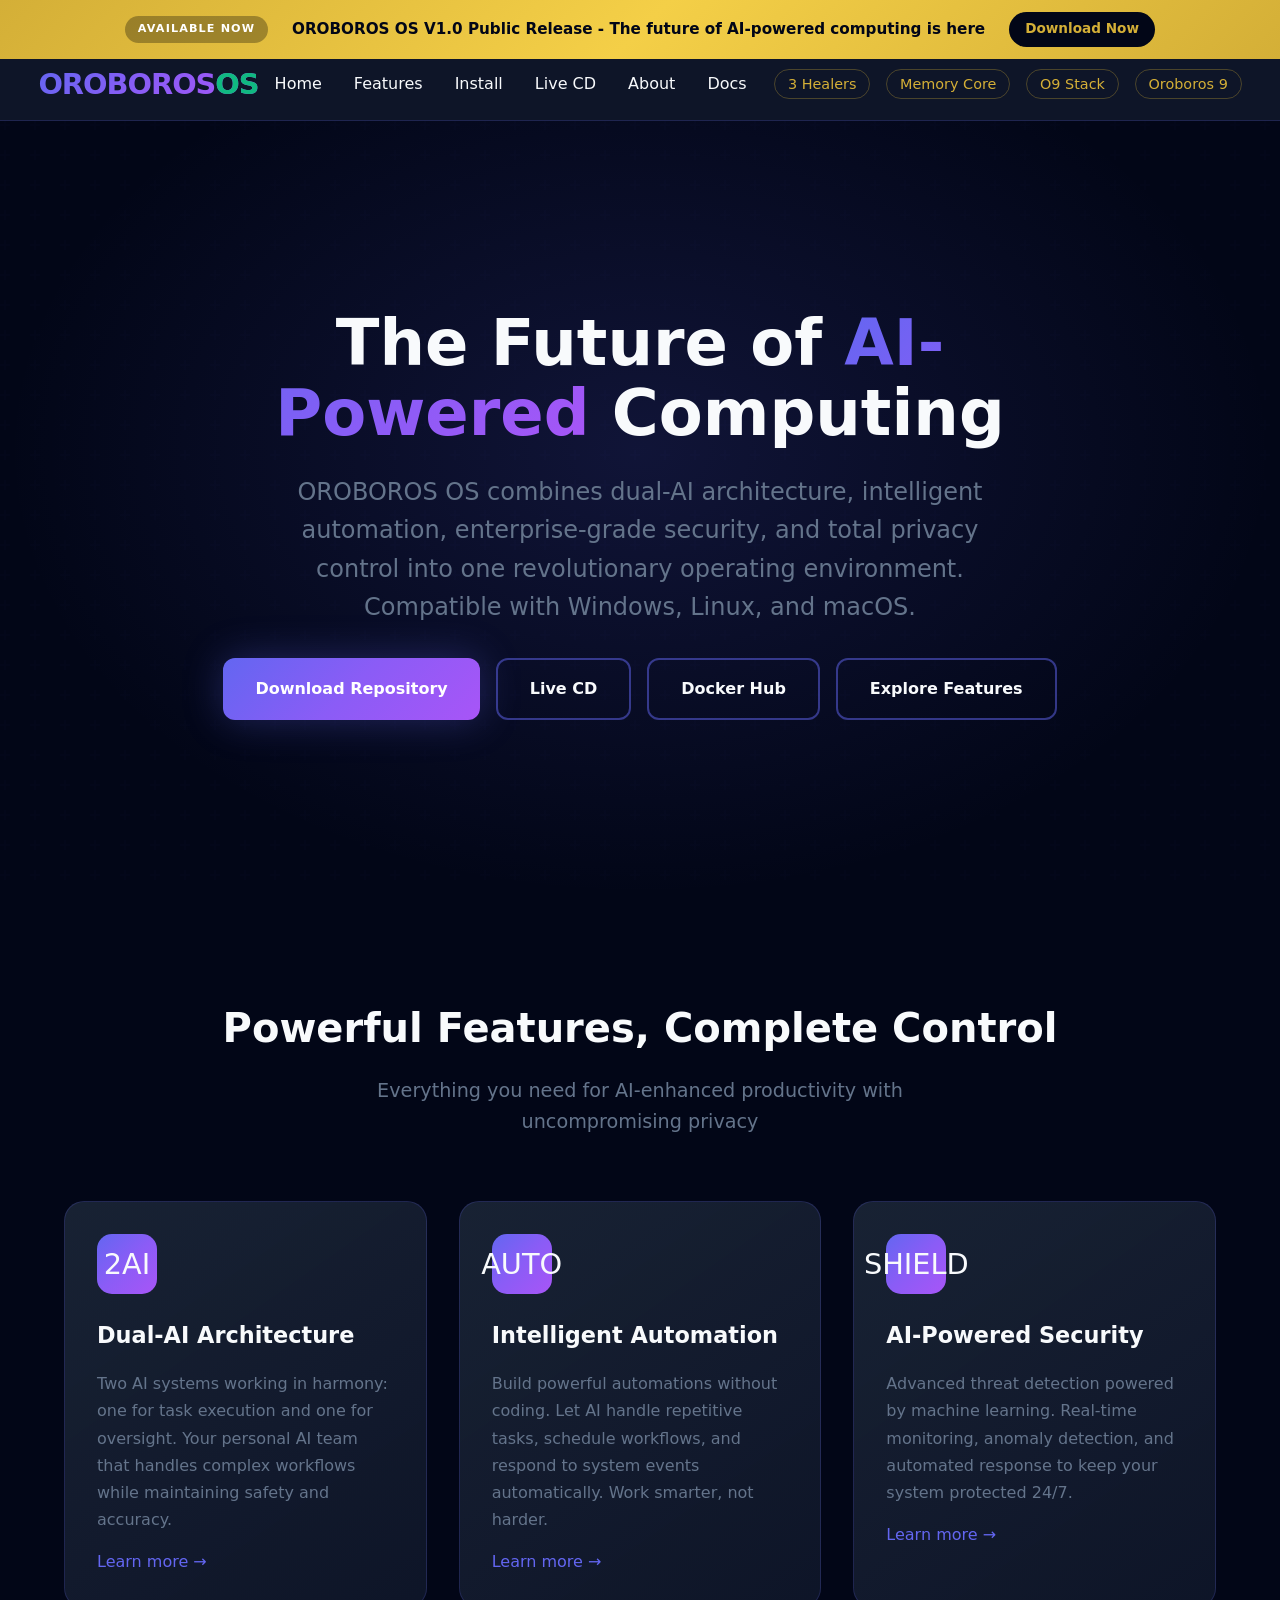
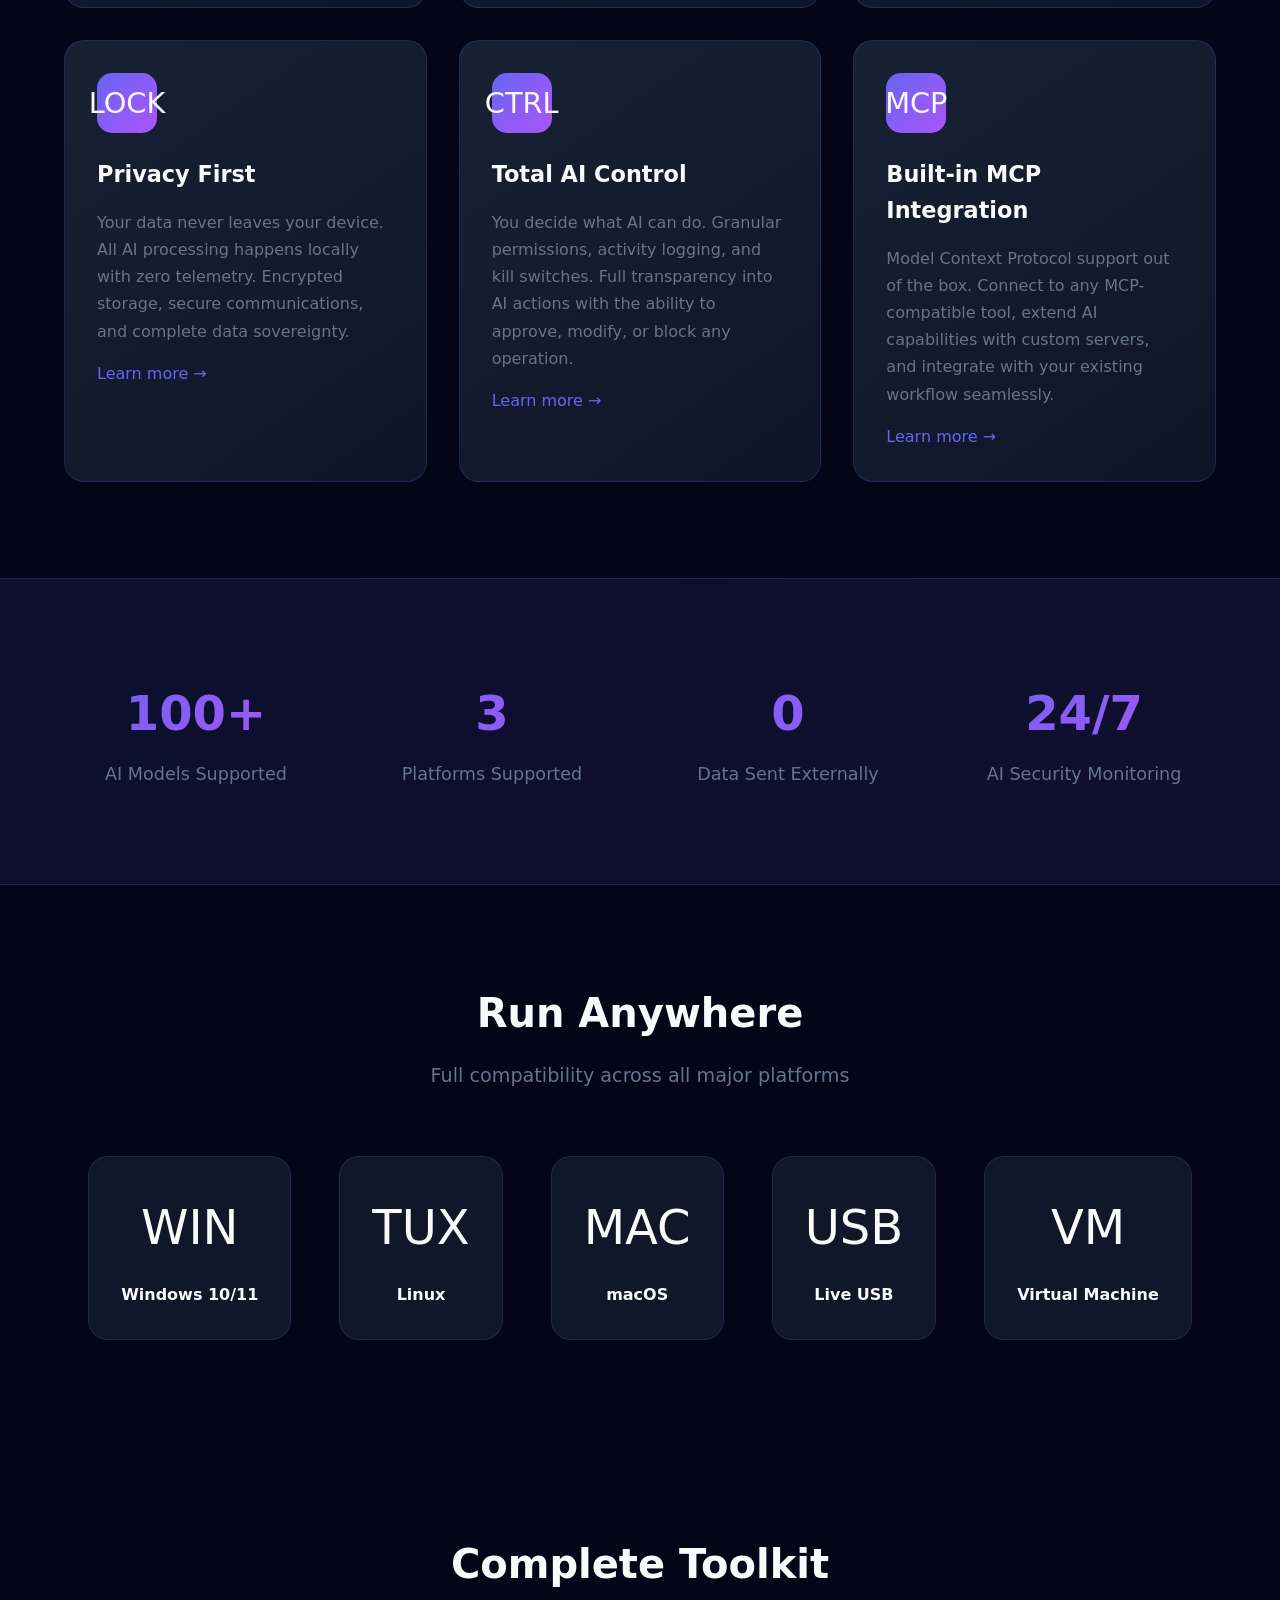
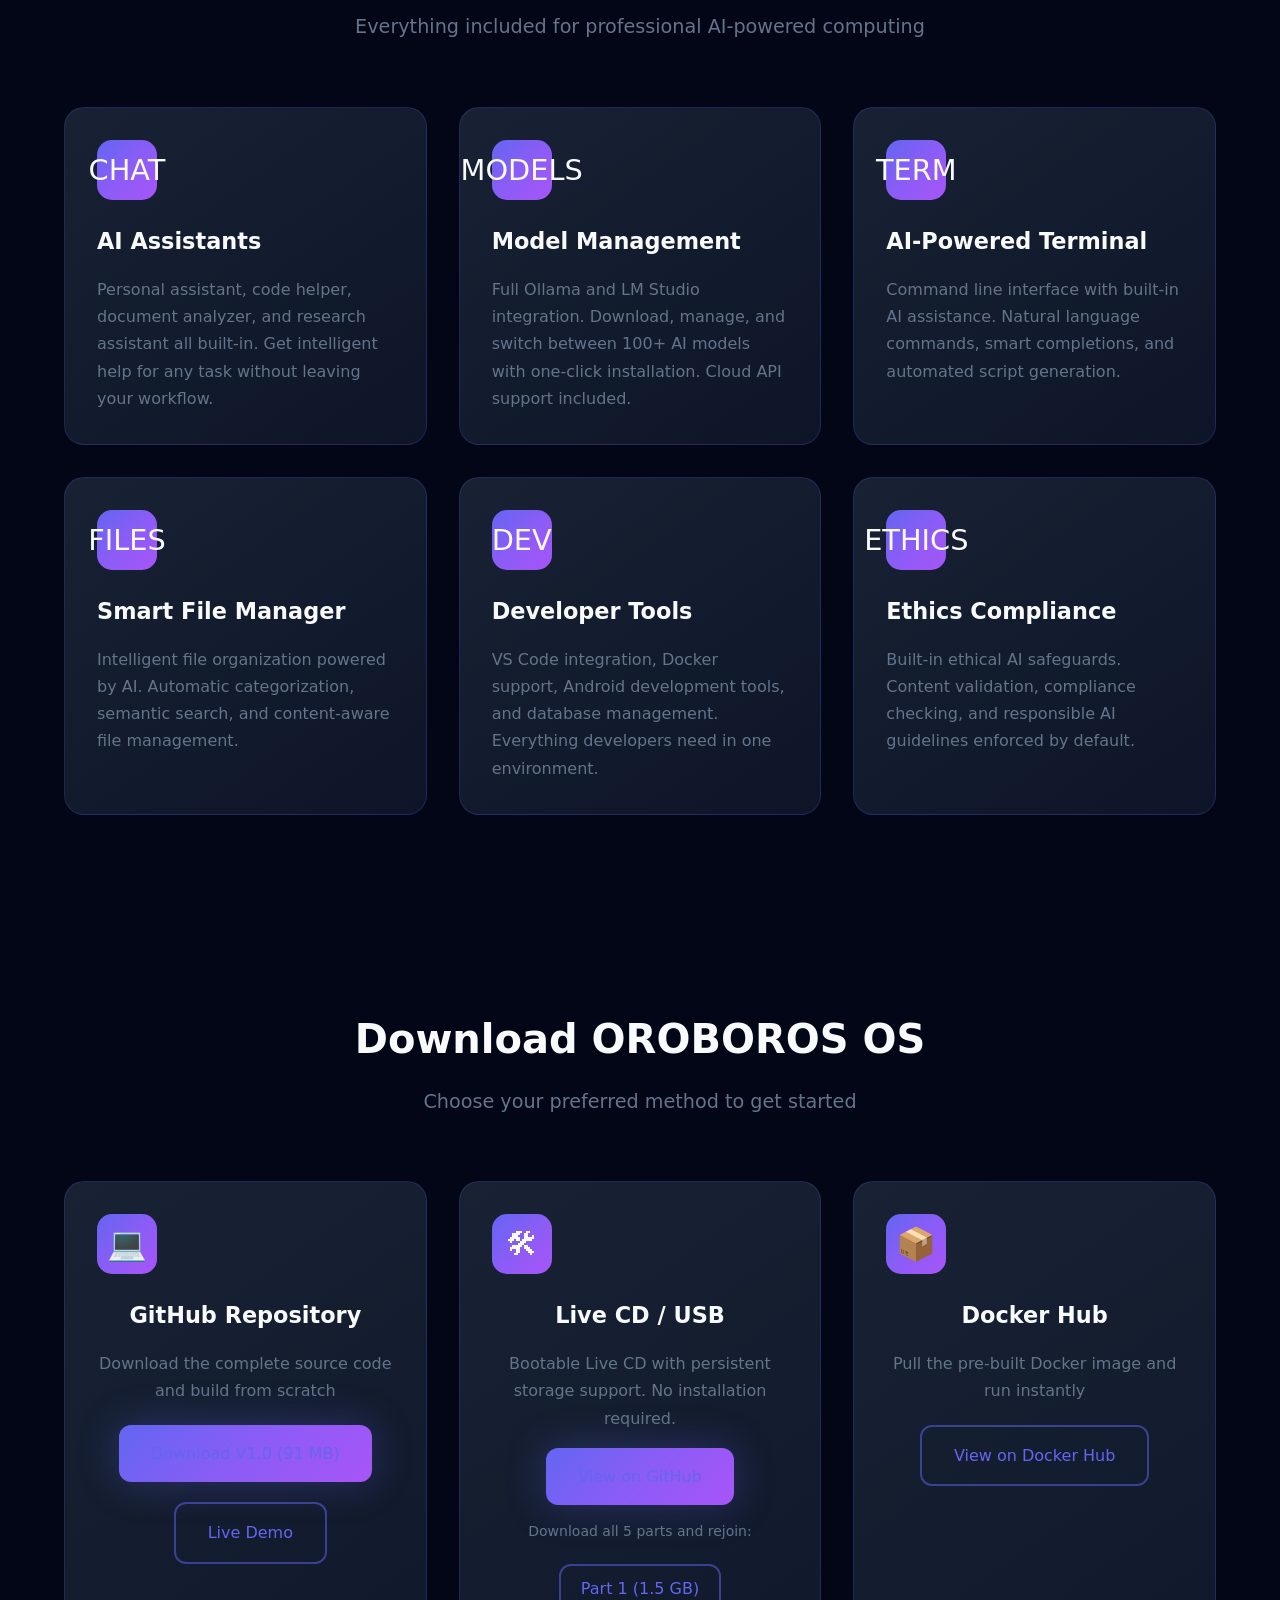
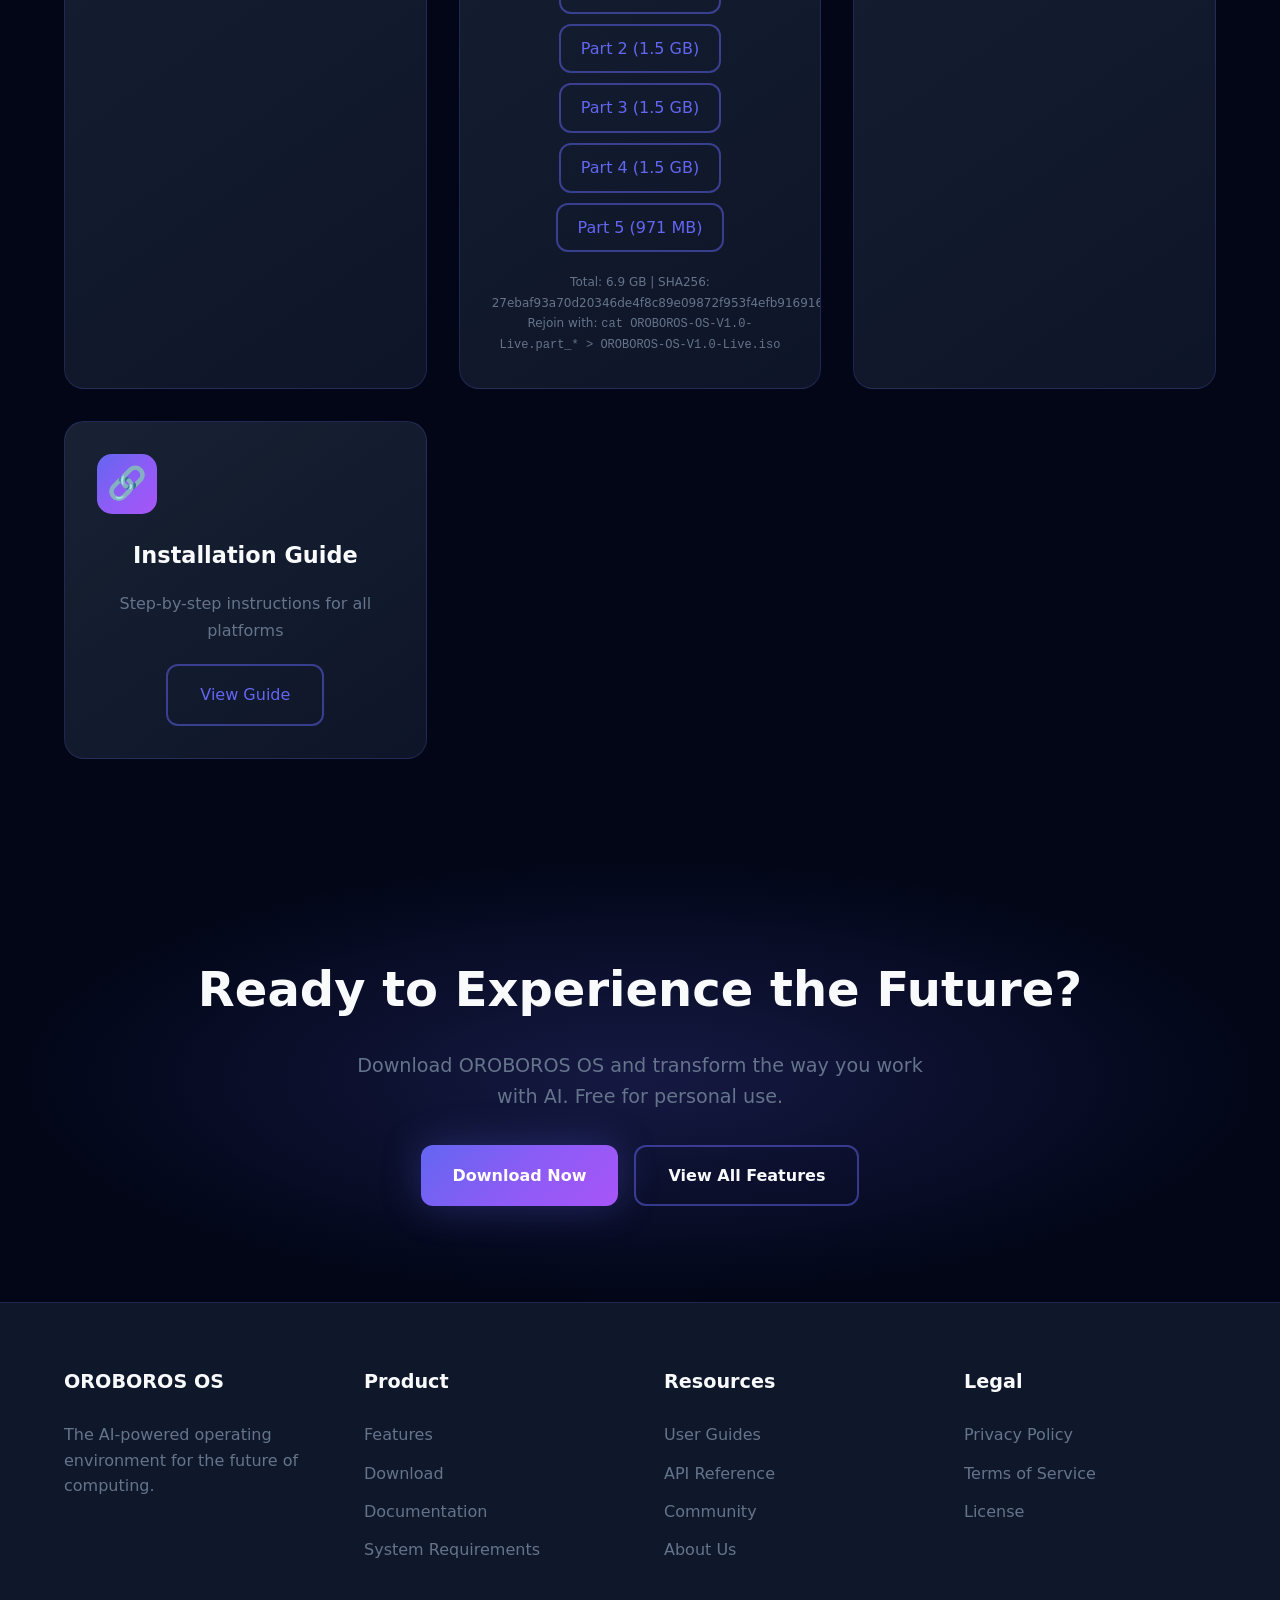
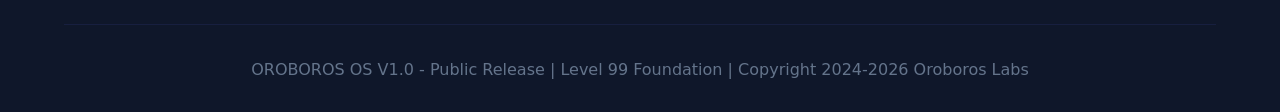
==== commit d2c88a20: "Add Live CD button to hero section" ====
--- a/index.html
+++ b/index.html
@@ -43,6 +43,7 @@
             <p class="tagline">OROBOROS OS combines dual-AI architecture, intelligent automation, enterprise-grade security, and total privacy control into one revolutionary operating environment. Compatible with Windows, Linux, and macOS.</p>
             <div class="hero-buttons">
                 <a href="https://github.com/oroboroslabs-ai/oroboros-os-livecd" class="btn btn-primary" target="_blank">Download Repository</a>
+                <a href="https://oroboroslabs-ai.github.io/oroboros-os-livecd/livecd.html" class="btn btn-secondary" target="_blank">Live CD</a>
                 <a href="https://hub.docker.com/r/oroboroslabs-ai/oroboros-os" class="btn btn-secondary" target="_blank">Docker Hub</a>
                 <a href="features.html" class="btn btn-secondary">Explore Features</a>
             </div>
@@ -215,7 +216,7 @@
                 <h3>GitHub Repository</h3>
                 <p>Download the complete source code and build from scratch</p>
                 <a href="https://github.com/oroboroslabs-ai/oroboros-os/releases/download/v1.0.0/oroboros-os-v1.0.tar.gz" class="btn btn-primary" style="margin-top: 20px;">Download V1.0 (91 MB)</a>
-                <a href="https://oroboroslab.github.io/oroboros-os/" class="btn btn-secondary" style="margin-top: 20px; margin-left: 10px;" target="_blank">Live Demo</a>
+                <a href="https://oroboroslabs-ai.github.io/oroboros-os-livecd/" class="btn btn-secondary" style="margin-top: 20px; margin-left: 10px;" target="_blank">Live Demo</a>
             </div>
             <div class="feature-card" style="text-align: center;">
                 <div class="feature-icon" style="font-size: 32px;">&#128736;</div>
